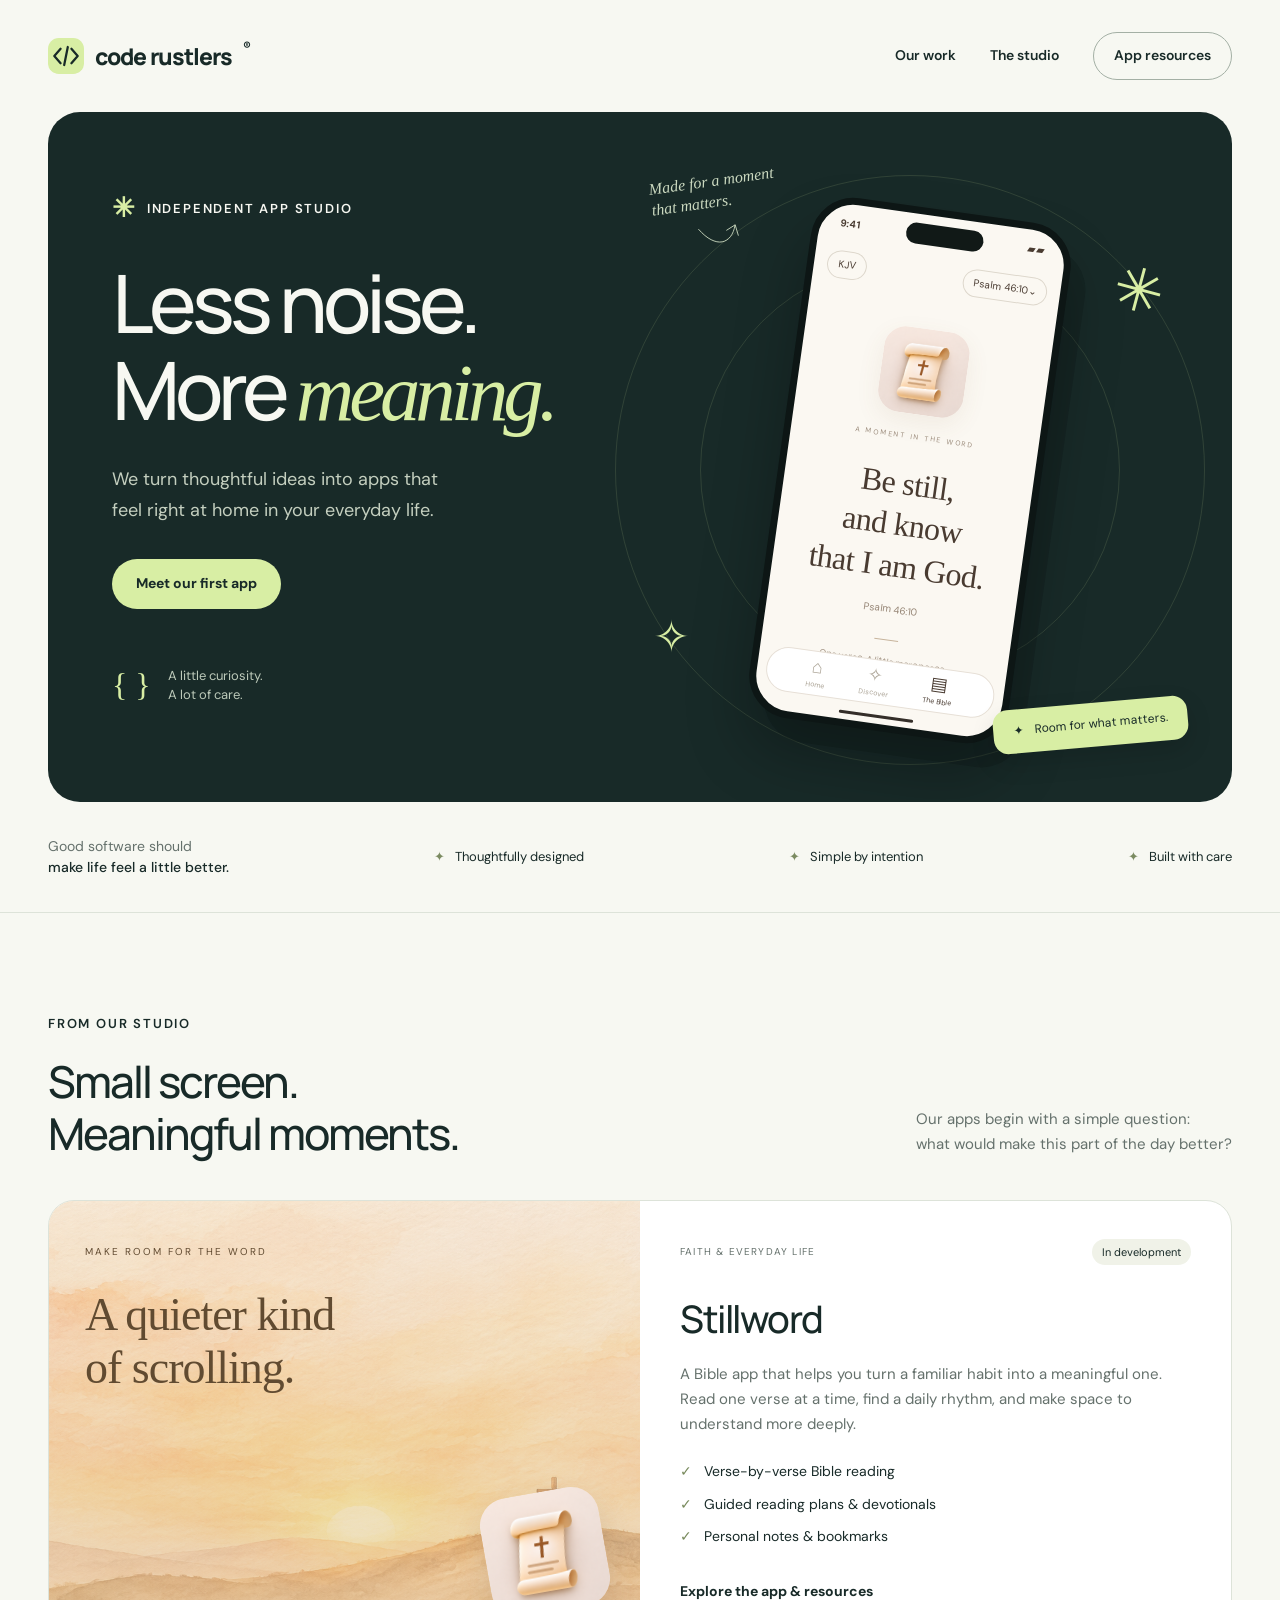
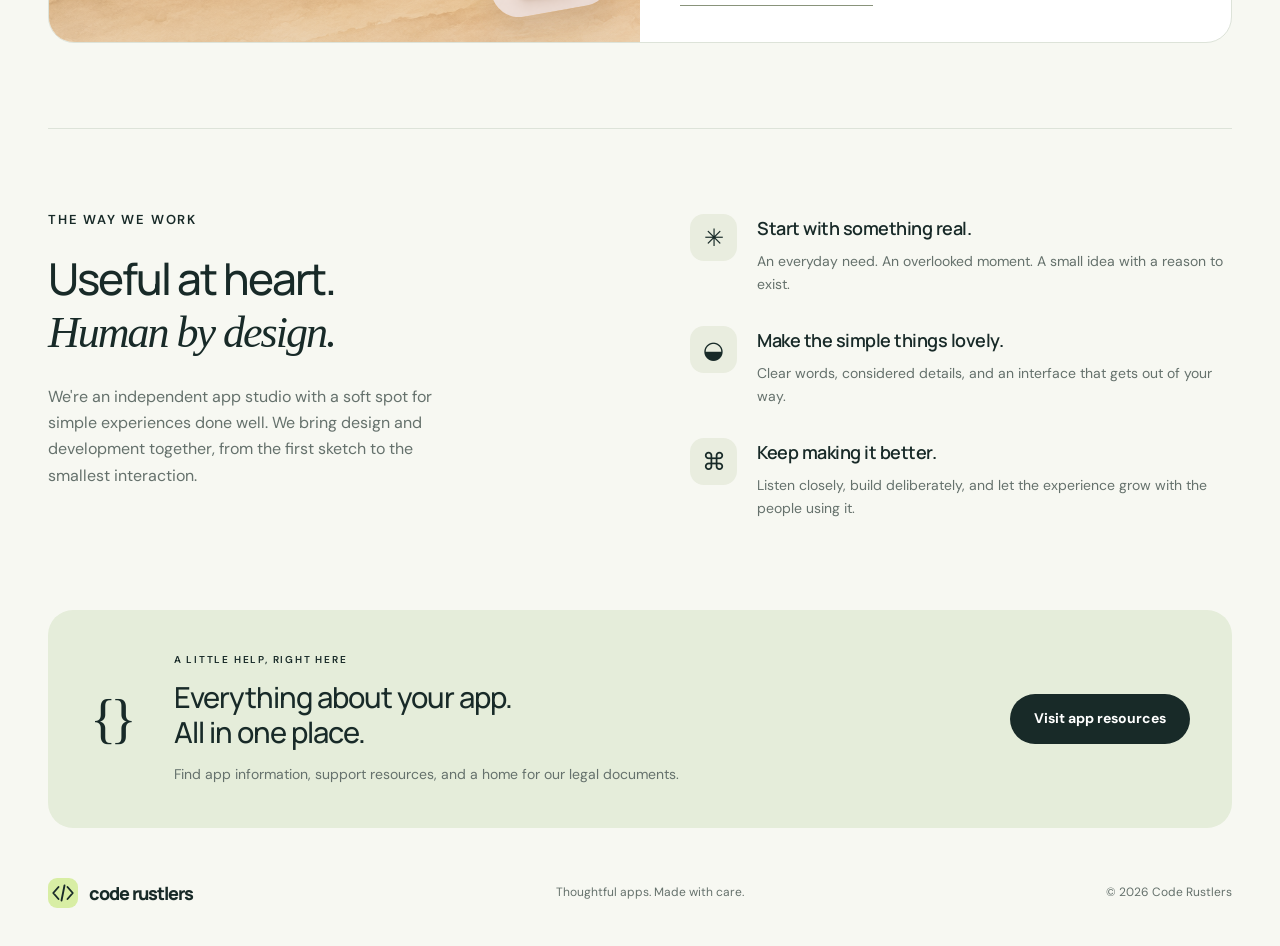
==== code_rustlers_landing_page/index.html @ 1b562450 "adding landing page" ====
<!doctype html>
<html lang="en">
<head>
<meta charset="utf-8"><meta name="viewport" content="width=device-width, initial-scale=1">
<meta name="description" content="Code Rustlers is an independent app studio making thoughtful digital experiences for everyday life.">
<meta name="theme-color" content="#182a28"><title>Code Rustlers — Small studio. Thoughtful apps.</title>
<link rel="icon" href="assets/mark.svg" type="image/svg+xml"><link rel="stylesheet" href="styles.css">
</head>
<body>
<a class="skip" href="#main">Skip to content</a>
<header class="nav wrap"><a class="brand" href="./" aria-label="Code Rustlers home"><img src="assets/mark.svg" width="36" height="36" alt="">code rustlers<span>®</span></a><nav aria-label="Main navigation"><a href="#work">Our work</a><a href="#studio">The studio</a><a class="nav-pill" href="apps/stillword/">App resources</a></nav></header>
<main id="main">
<section class="hero wrap"><div class="hero-copy"><p class="eyebrow"><span class="little-star">✳</span> Independent app studio</p><h1>Less noise.<br>More <em>meaning.</em></h1><p class="intro">We turn thoughtful ideas into apps that feel right at home in your everyday life.</p><a class="button light" href="#work">Meet our first app</a><div class="hero-foot"><span class="tiny-mark">{&nbsp;}</span><p>A little curiosity.<br>A lot of care.</p></div></div>
<div class="hero-art" aria-label="A preview of our Bible reading app"><div class="orbit orbit-one"></div><div class="orbit orbit-two"></div><span class="art-star star-one">✳</span><span class="art-star star-two">✧</span><div class="floating-note"><span>Made for a moment<br>that matters.</span><svg viewBox="0 0 50 30" aria-hidden="true"><path d="M3 4C20 30 39 27 46 5M35 10L46 5L48 18"/></svg></div><div class="phone"><div class="phone-status"><span>9:41</span><span>▰ ▰</span></div><div class="island"></div><div class="phone-toolbar"><span>KJV</span><span>Psalm 46:10⌄</span></div><div class="phone-content"><img src="assets/stillword.png" alt="Scroll and cross app icon" width="86" height="86"><p class="phone-label">A MOMENT IN THE WORD</p><blockquote>Be still,<br>and know<br>that I am God.</blockquote><p class="reference">Psalm 46:10</p><div class="phone-rule"></div><p class="phone-hint">One verse. A little more peace.</p></div><div class="phone-tabs"><span>⌂<small>Home</small></span><span>✧<small>Discover</small></span><span class="active">▤<small>The Bible</small></span></div><div class="home-line"></div></div><div class="verse-tag"><span>✦</span> Room for what matters.</div></div></section>
<section class="principles"><div class="wrap principle-inner"><p>Good software should<br><strong>make life feel a little better.</strong></p><span>Thoughtfully designed</span><span>Simple by intention</span><span>Built with care</span></div></section>
<section class="work wrap" id="work"><div class="section-heading"><div><p class="eyebrow">From our studio</p><h2>Small screen.<br>Meaningful moments.</h2></div><p>Our apps begin with a simple question:<br>what would make this part of the day better?</p></div><article class="app-project"><div class="project-art"><img class="landscape" src="assets/sunrise.png" alt="Watercolor sunrise over quiet hills with a cross"><div class="project-art-copy"><span>MAKE ROOM FOR THE WORD</span><p>A quieter kind<br>of scrolling.</p></div><img class="large-app-icon" src="assets/stillword.png" alt="Stillword app icon" width="120" height="120"></div><div class="project-copy"><div class="project-top"><span class="category">FAITH & EVERYDAY LIFE</span><span class="in-development">In development</span></div><h3>Stillword</h3><p>A Bible app that helps you turn a familiar habit into a meaningful one. Read one verse at a time, find a daily rhythm, and make space to understand more deeply.</p><ul class="feature-list"><li>Verse-by-verse Bible reading</li><li>Guided reading plans & devotionals</li><li>Personal notes & bookmarks</li></ul><a class="text-link" href="apps/stillword/">Explore the app & resources</a></div></article></section>
<section class="studio wrap" id="studio"><div><p class="eyebrow">The way we work</p><h2>Useful at heart.<br><em>Human by design.</em></h2><p class="studio-intro">We're an independent app studio with a soft spot for simple experiences done well. We bring design and development together, from the first sketch to the smallest interaction.</p></div><div class="values"><article><span class="value-icon">✳</span><div><h3>Start with something real.</h3><p>An everyday need. An overlooked moment. A small idea with a reason to exist.</p></div></article><article><span class="value-icon">◒</span><div><h3>Make the simple things lovely.</h3><p>Clear words, considered details, and an interface that gets out of your way.</p></div></article><article><span class="value-icon">⌘</span><div><h3>Keep making it better.</h3><p>Listen closely, build deliberately, and let the experience grow with the people using it.</p></div></article></div></section>
<section class="resource-section wrap"><div class="resource-panel"><span class="resource-symbol">{&nbsp;}</span><div><p class="eyebrow">A little help, right here</p><h2>Everything about your app.<br>All in one place.</h2><p>Find app information, support resources, and a home for our legal documents.</p></div><a class="button dark" href="apps/stillword/">Visit app resources</a></div></section>
</main><footer class="wrap footer"><a class="brand" href="./"><img src="assets/mark.svg" width="30" height="30" alt="">code rustlers</a><p>Thoughtful apps. Made with care.</p><span>© <span data-year>2026</span> Code Rustlers</span></footer><script src="site.js"></script>
</body></html>
---- code_rustlers_landing_page/styles.css ----
@import url('https://fonts.googleapis.com/css2?family=DM+Sans:wght@400;500;600;700&family=Manrope:wght@400;500;600;700;800&display=swap');
:root{--dark:#182a28;--muted:#65716c;--lime:#d8eea4;--cream:#f7f8f2;--line:#dde3d9}*{box-sizing:border-box}html{scroll-behavior:smooth;scroll-padding-top:30px}body{margin:0;background:var(--cream);color:var(--dark);font:16px/1.65 'DM Sans',sans-serif}a{color:inherit;text-decoration:none}button,a{-webkit-tap-highlight-color:transparent}a:focus-visible,summary:focus-visible{outline:3px solid #a5b75b;outline-offset:5px}img{max-width:100%;display:block}.wrap{width:min(1200px,calc(100% - 96px));margin:auto}.nav{height:112px;display:flex;align-items:center;justify-content:space-between}.brand{display:flex;align-items:center;gap:11px;font:800 23px 'Manrope',sans-serif;letter-spacing:-1px}.brand span{font-size:12px;align-self:flex-start;letter-spacing:0}nav{display:flex;align-items:center;gap:34px;font-size:14px;font-weight:600}.nav-pill{border:1px solid #a4b0a5;border-radius:99px;padding:11px 20px}.hero{background:var(--dark);color:var(--cream);border-radius:32px;padding:74px 64px 48px;display:grid;grid-template-columns:1.05fr 1fr;min-height:690px;overflow:hidden;position:relative}.eyebrow{font-size:13px;letter-spacing:1.8px;text-transform:uppercase;font-weight:600;display:flex;align-items:center;gap:10px;margin:0 0 22px}.little-star{font-size:27px;color:var(--lime)}h1,h2,h3,p{margin-top:0}h1,h2,h3{font-family:'Manrope',sans-serif}h1{font-size:clamp(54px,6.3vw,85px);line-height:1.08;font-weight:500;letter-spacing:-5px;margin:28px 0}h1 em,h2 em{font-family:Georgia,serif;font-weight:400}h1 em{color:var(--lime)}.intro{font-size:18px;line-height:1.75;max-width:340px;color:#c4cfbf;margin-bottom:32px}.button{display:inline-flex;justify-content:center;align-items:center;min-height:50px;padding:12px 24px;border-radius:99px;font-size:14px;font-weight:700;transition:transform .2s,background .2s}.button:hover{transform:translateY(-3px)}.light{background:var(--lime);color:var(--dark)}.dark{background:var(--dark);color:white}.hero-foot{display:flex;align-items:center;gap:17px;margin-top:57px;color:#bdcaba}.hero-foot p{font-size:13px;line-height:1.5;margin:0}.tiny-mark{font:32px Georgia;color:var(--lime)}.hero-art{position:relative;display:flex;align-items:center;justify-content:center;min-width:0}.orbit{position:absolute;border:1px solid #b8cf8b26;border-radius:50%;width:590px;height:590px}.orbit-two{width:420px;height:420px}.art-star{position:absolute;color:var(--lime)}.star-one{font-size:60px;right:5px;top:55px;transform:rotate(15deg)}.star-two{font-size:44px;left:0;bottom:80px}.phone{position:relative;width:262px;height:525px;background:#fbf8f2;border:7px solid #0d1615;border-radius:43px;color:#493b31;box-shadow:18px 22px 0 #080f0e30,0 35px 60px #0004;transform:rotate(8deg);flex-shrink:0;overflow:hidden}.phone-status{display:flex;justify-content:space-between;font-size:10px;font-weight:700;padding:12px 21px 0}.island{position:absolute;top:9px;left:87px;width:78px;height:21px;background:#111917;border-radius:20px}.phone-toolbar{display:flex;justify-content:space-between;margin:18px 13px}.phone-toolbar span{font-size:10px;border:1px solid #ded8cd;padding:5px 10px;border-radius:20px}.phone-content{text-align:center;padding-top:20px}.phone-content img{margin:0 auto 17px;border-radius:22px;box-shadow:0 8px 25px #82624115}.phone-label{font-size:7px;letter-spacing:1.8px;color:#9a8a7a}.phone-content blockquote{font:32px/1.3 Georgia;margin:21px 0 15px;letter-spacing:-.6px}.reference{font-size:10px;color:#958575}.phone-rule{width:24px;height:1px;background:#c7b49c;margin:21px auto 14px}.phone-hint{font-size:9px;color:#9a8a7a}.phone-tabs{display:flex;justify-content:space-evenly;position:absolute;bottom:19px;left:9px;right:9px;border:1px solid #e7e0d7;border-radius:25px;padding:6px;background:white}.phone-tabs span{font-size:18px;text-align:center;line-height:1.1;color:#aaa294}.phone-tabs small{display:block;font-size:7px;margin-top:4px}.phone-tabs .active{color:#493b31}.home-line{width:75px;height:3px;background:#342e29;border-radius:3px;position:absolute;bottom:6px;left:87px}.floating-note{position:absolute;top:-15px;left:0;color:#cad8bf;font:italic 16px/1.3 Georgia;transform:rotate(-8deg)}.floating-note svg{width:43px;height:30px;fill:none;stroke:#cad8bf;stroke-width:1;display:block;margin:8px auto}.verse-tag{position:absolute;bottom:7px;right:-20px;font-size:12px;background:var(--lime);color:var(--dark);padding:12px 20px;border-radius:15px;box-shadow:0 10px 25px #0002;transform:rotate(-5deg)}.verse-tag span{margin-right:9px}.principles{border-bottom:1px solid var(--line);padding:34px 0}.principle-inner{display:flex;align-items:center;justify-content:space-between;gap:22px}.principle-inner p{font-size:14px;color:var(--muted);line-height:1.5;margin:0}.principle-inner strong{color:var(--dark);font-weight:500}.principle-inner>span{font-size:13px;display:flex;align-items:center;gap:10px}.principle-inner>span:before{content:'✦';color:#7b8b61}.work{padding-top:100px;padding-bottom:85px}.section-heading{display:flex;align-items:flex-end;justify-content:space-between;gap:30px;margin-bottom:40px}h2{font-size:44px;line-height:1.18;letter-spacing:-2px;font-weight:500;margin-bottom:0}.section-heading>p{font-size:15px;color:var(--muted);margin-bottom:4px}.app-project{display:grid;grid-template-columns:1fr 1fr;border:1px solid var(--line);border-radius:26px;overflow:hidden;background:white}.project-art{min-height:440px;position:relative;overflow:hidden;background:#eddfca}.landscape{width:100%;height:100%;object-fit:cover;position:absolute;opacity:.65}.project-art:after{content:'';position:absolute;inset:0;background:linear-gradient(0deg,#d2b58e55,transparent)}.project-art-copy{position:relative;padding:36px;color:#614b31;z-index:1}.project-art-copy span{font-size:10px;letter-spacing:2px}.project-art-copy p{font:46px/1.15 Georgia;margin-top:25px;letter-spacing:-1px}.large-app-icon{position:absolute;bottom:30px;right:35px;border-radius:28px;z-index:2;box-shadow:0 16px 30px #624a3c26;transform:rotate(-10deg)}.project-copy{padding:38px 40px}.project-top{display:flex;justify-content:space-between;align-items:center;gap:10px}.category{font-size:10px;letter-spacing:1.2px;color:var(--muted)}.in-development{font-size:11px;background:#f0f2e8;border-radius:20px;padding:4px 10px;white-space:nowrap}.project-copy h3{font-size:38px;letter-spacing:-1.5px;margin:22px 0 12px;font-weight:500}.project-copy>p{font-size:15px;color:var(--muted)}.feature-list{list-style:none;padding:0;font-size:14px;line-height:2.3;margin:19px 0 26px}.feature-list li:before{content:'✓';color:#76885a;margin-right:12px}.text-link{font-size:14px;font-weight:700;border-bottom:1px solid #89937b;padding-bottom:5px}.studio{display:grid;grid-template-columns:1fr 1fr;gap:100px;border-top:1px solid var(--line);padding-top:80px;padding-bottom:90px}.studio-intro{color:var(--muted);font-size:16px;margin-top:25px;max-width:415px}.values{padding-top:5px}.values article{display:flex;gap:20px;margin-bottom:30px}.values article:last-child{margin-bottom:0}.value-icon{font-size:24px;background:#e9eddf;width:47px;height:47px;display:flex;align-items:center;justify-content:center;border-radius:14px;flex-shrink:0}.values h3{font-size:18px;font-weight:600;letter-spacing:-.5px;margin:0 0 6px}.values p{font-size:14px;color:var(--muted);margin:0}.resource-panel{border-radius:25px;background:#e5edda;display:flex;gap:32px;align-items:center;padding:42px}.resource-symbol{font:55px Georgia;letter-spacing:-10px;flex-shrink:0;margin-right:15px}.resource-panel h2{font-size:29px;letter-spacing:-1px}.resource-panel .eyebrow{font-size:10px;margin-bottom:12px}.resource-panel p:last-child{font-size:14px;color:var(--muted);margin:14px 0 0}.resource-panel .button{margin-left:auto;white-space:nowrap}.footer{display:flex;align-items:center;justify-content:space-between;gap:25px;padding-top:50px;padding-bottom:38px}.footer .brand{font-size:18px}.footer p,.footer>span{font-size:12px;color:var(--muted);margin:0}.skip{position:absolute;top:-100px;left:20px;z-index:100;background:white;padding:12px}.skip:focus{top:10px}.resource-main{max-width:900px;padding-top:60px;padding-bottom:80px}.resource-main h1{font-size:64px;letter-spacing:-3px}.resource-main .intro{max-width:650px;color:var(--muted)}.app-heading{display:flex;align-items:center;gap:22px;margin-bottom:35px}.app-heading img{border-radius:25px;width:86px;height:86px}.app-heading h1{margin:0}.resource-grid{display:grid;grid-template-columns:1fr 1fr;gap:20px}.resource-card{padding:26px;background:white;border:1px solid var(--line);border-radius:20px}.resource-card h2{font-size:24px;letter-spacing:-.7px;margin-bottom:13px}.resource-card p{color:var(--muted);font-size:15px}.status-label{font-size:12px;background:#edf0e5;padding:5px 12px;border-radius:20px;display:inline-block}.resource-notice{font-size:14px;color:var(--muted);margin-top:30px}.resource-main details{border-bottom:1px solid var(--line);padding:20px 0}.resource-main summary{cursor:pointer;font-weight:600}.resource-main details p{color:var(--muted);margin:14px 0 0}.faq-title{margin:55px 0 15px!important;font-size:30px!important}
@media(min-width:1450px){.hero{min-height:720px}}@media(max-width:1000px){.wrap{width:calc(100% - 48px)}.hero{padding:55px 35px;min-height:640px}h1{letter-spacing:-3px}.hero-art{transform:scale(.9)}.verse-tag{right:-30px}.floating-note{display:none}.studio{gap:45px}.project-copy{padding:30px 26px}.project-top{flex-wrap:wrap}.resource-panel{gap:20px;padding:30px}.resource-symbol{display:none}.principle-inner>span{font-size:11px}.section-heading>p{max-width:280px}h2{font-size:38px}}@media(max-width:700px){.wrap{width:calc(100% - 36px)}.nav{height:85px}.brand{font-size:19px}.brand img{width:30px}.nav nav{gap:16px}.nav nav>a:not(.nav-pill){display:none}.nav-pill{padding:8px 13px;font-size:12px}.hero{grid-template-columns:1fr;padding:32px 26px 35px;border-radius:24px;text-align:center;min-height:auto}.hero .eyebrow{justify-content:center;font-size:10px}h1{font-size:60px;letter-spacing:-3px;margin:20px 0}.intro{margin-left:auto;margin-right:auto;font-size:16px;max-width:300px}.hero-foot{display:none}.hero-art{height:520px;margin-top:35px;transform:scale(.9);margin-bottom:-25px}.star-one{right:5px;top:50px}.star-two{left:0;bottom:60px}.verse-tag{right:-10px;bottom:8px}.principles{padding:24px 0}.principle-inner{flex-wrap:wrap;justify-content:center;gap:12px 18px}.principle-inner p{width:100%;text-align:center;margin-bottom:5px}.principle-inner>span{font-size:10px;gap:4px}.work{padding-top:60px;padding-bottom:55px}.section-heading{display:block;margin-bottom:28px}.section-heading>p{max-width:none;margin-top:18px;font-size:14px}.eyebrow{font-size:11px;margin-bottom:15px}h2{font-size:34px;letter-spacing:-1.5px}.app-project{grid-template-columns:1fr}.project-art{min-height:320px}.project-art-copy{padding:28px}.project-art-copy p{font-size:40px}.large-app-icon{width:95px;height:95px}.project-copy{padding:28px}.studio{grid-template-columns:1fr;padding-top:50px;padding-bottom:50px;gap:25px}.values article{gap:15px}.resource-panel{display:block;padding:28px}.resource-panel h2{font-size:27px}.resource-panel .button{margin-top:22px}.footer{flex-direction:column;gap:13px;padding:35px 0}.resource-main{padding-top:30px}.resource-main h1{font-size:46px}.resource-grid{grid-template-columns:1fr}.app-heading{gap:16px}.app-heading img{width:65px;height:65px;border-radius:18px}}@media(prefers-reduced-motion:reduce){html{scroll-behavior:auto}.button{transition:none}}

/* Long-form legal documents */
.legal-main{padding-top:50px;padding-bottom:70px}.legal-main h1{font-size:clamp(42px,6vw,70px);letter-spacing:-3px;line-height:1.1;margin:15px 0 20px}.legal-date{font-size:14px;color:var(--muted)}.legal-review{background:#e8eddd;border:1px solid #ccd6be;border-radius:18px;padding:20px 24px;margin:28px 0 45px;max-width:900px}.legal-review strong{font-size:15px}.legal-review p{margin:7px 0 0;font-size:14px;color:var(--muted)}.legal-layout{display:grid;grid-template-columns:240px minmax(0,1fr);gap:65px}.legal-toc{display:flex;flex-direction:column;gap:12px;align-items:flex-start;align-self:start;position:sticky;top:30px;font-size:14px;font-weight:400;line-height:1.5}.legal-toc a:hover{text-decoration:underline}.legal-document{max-width:720px;min-width:0}.legal-document section{scroll-margin-top:30px;margin-bottom:34px}.legal-document h2{font-size:25px;letter-spacing:-.7px;line-height:1.3;margin-bottom:15px}.legal-document p,.legal-document li{font-size:16px;line-height:1.85;color:#4d5d55;overflow-wrap:anywhere}.legal-document a{text-decoration:underline;text-underline-offset:4px}.legal-document ul{padding-left:22px}@media(max-width:800px){.legal-layout{grid-template-columns:1fr;gap:35px}.legal-toc{position:static;display:grid;grid-template-columns:1fr 1fr;font-size:14px;gap:12px 20px;border-bottom:1px solid var(--line);padding-bottom:25px}.legal-review{margin-bottom:30px}.legal-main{padding-top:25px}.legal-main h1{letter-spacing:-2px}}@media print){.nav,.footer,.legal-toc,.skip{display:none}.legal-layout{display:block}.legal-main{width:100%;padding:0}.legal-document{max-width:none}.legal-review{background:none}}
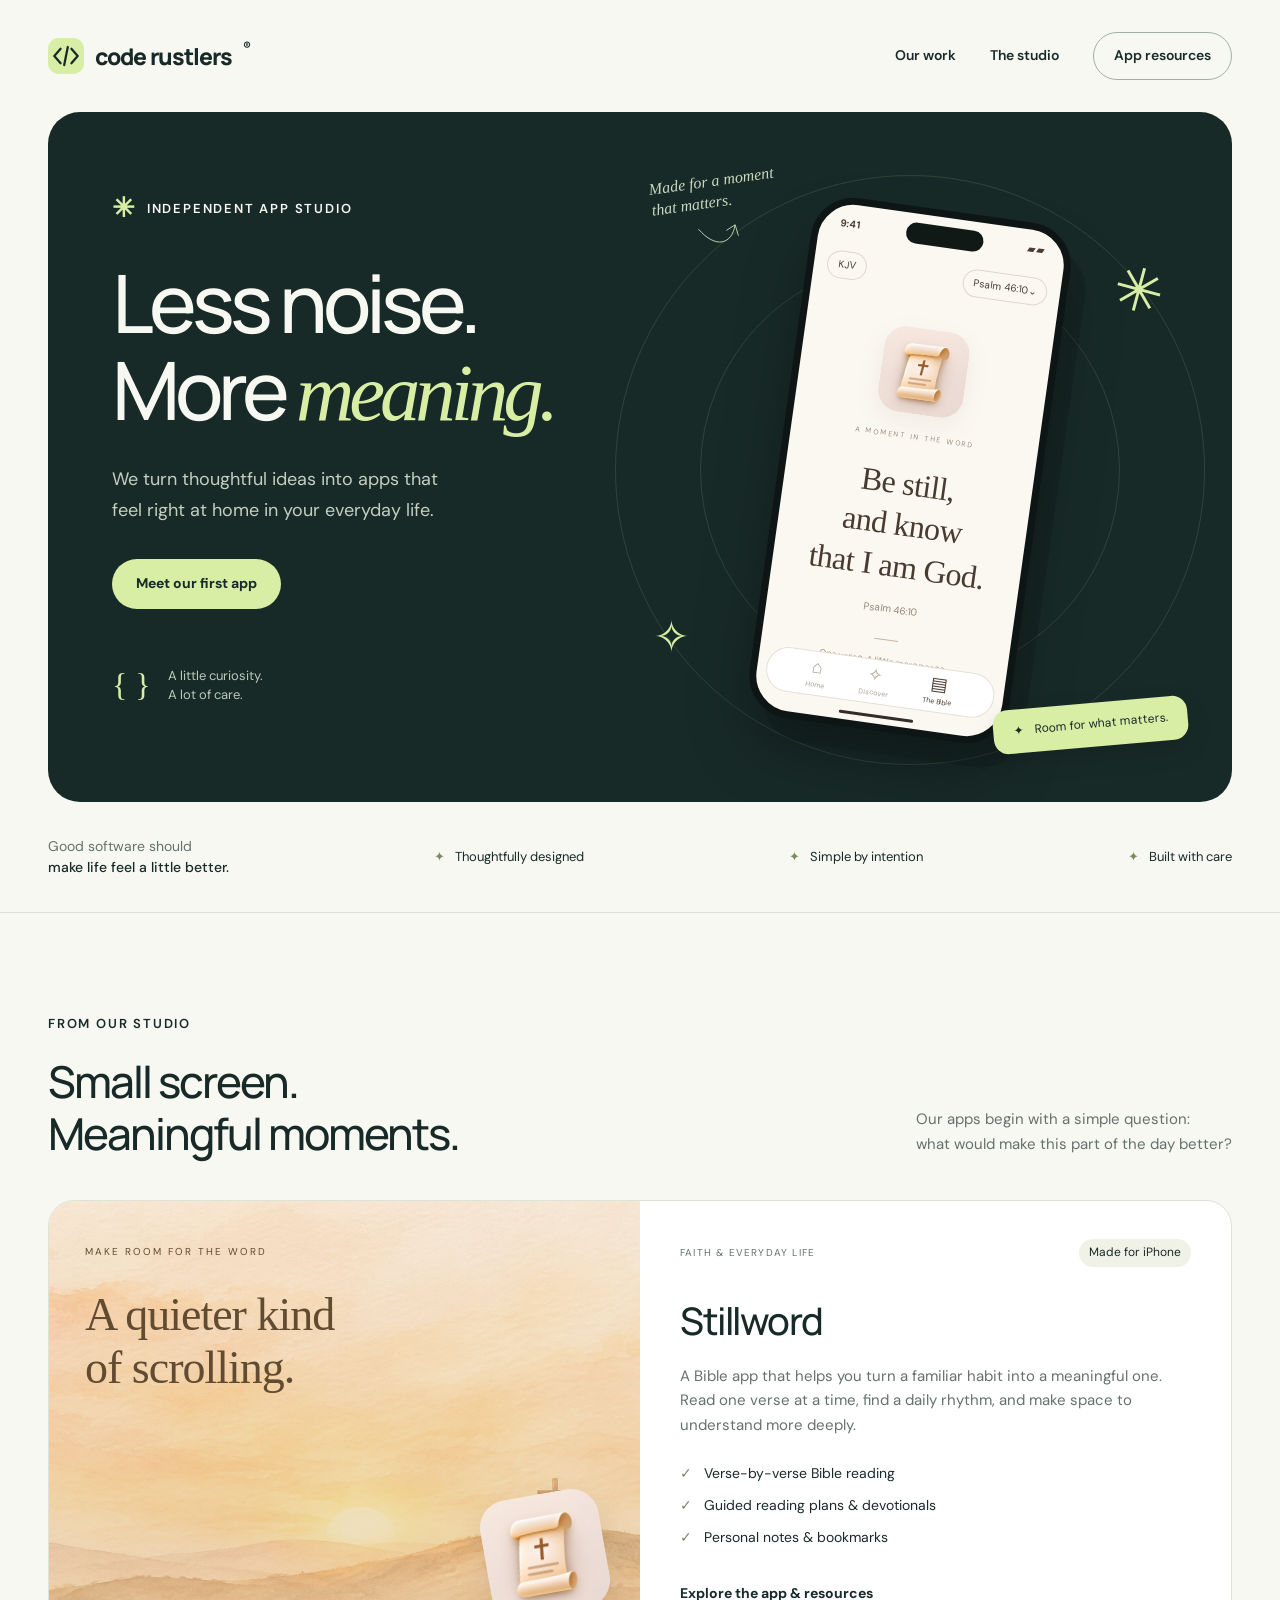
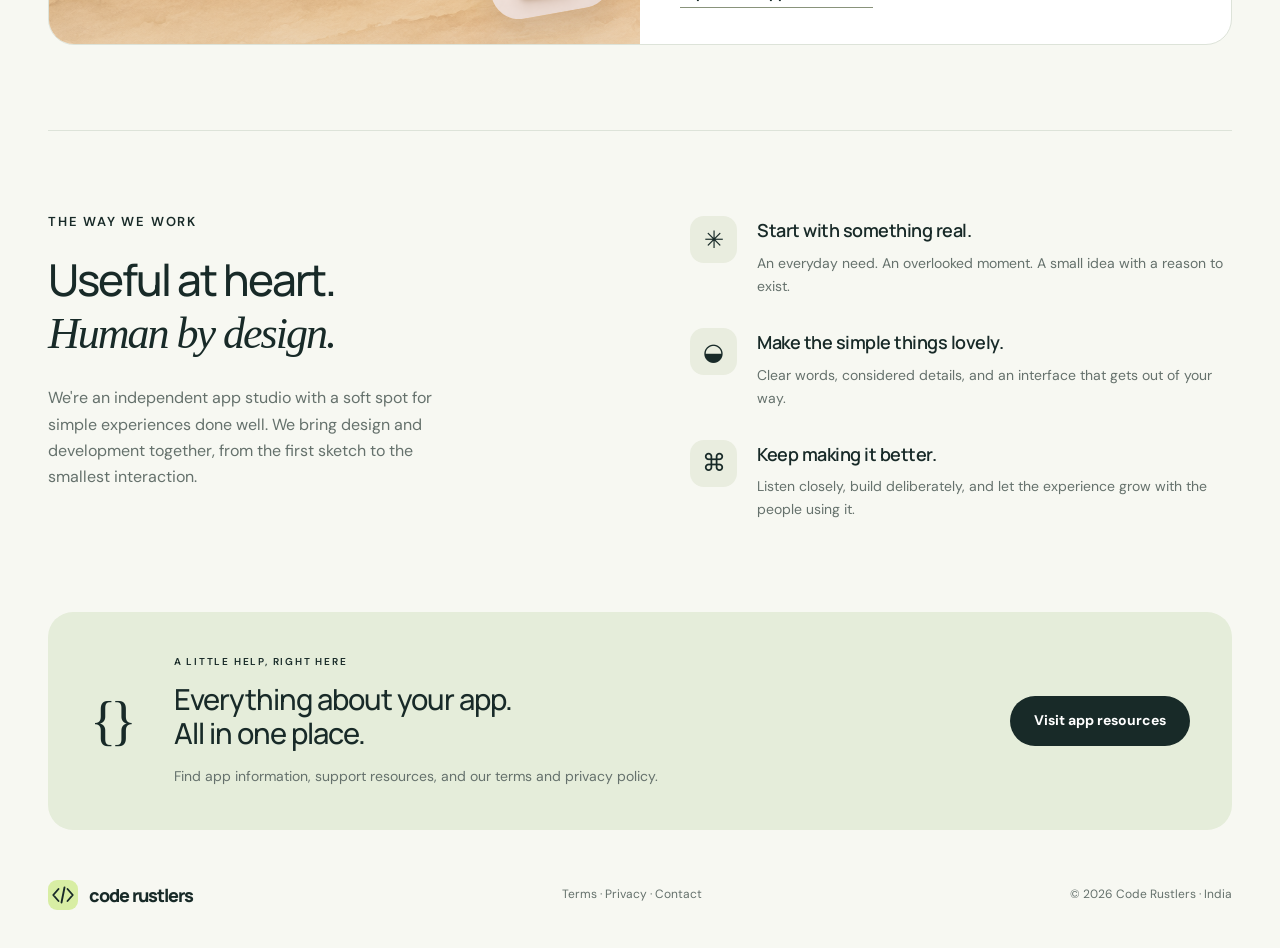
==== commit 63cd4258: "added code rustlers stuff" ====
--- a/code_rustlers_landing_page/index.html
+++ b/code_rustlers_landing_page/index.html
@@ -2,7 +2,7 @@
 <html lang="en">
 <head>
 <meta charset="utf-8"><meta name="viewport" content="width=device-width, initial-scale=1">
-<meta name="description" content="Code Rustlers is an independent app studio making thoughtful digital experiences for everyday life.">
+<link rel="canonical" href="https://code-rustlers.com/"><meta name="description" content="Code Rustlers is an independent app studio making thoughtful digital experiences for everyday life.">
 <meta name="theme-color" content="#182a28"><title>Code Rustlers — Small studio. Thoughtful apps.</title>
 <link rel="icon" href="assets/mark.svg" type="image/svg+xml"><link rel="stylesheet" href="styles.css">
 </head>
@@ -13,8 +13,8 @@
 <section class="hero wrap"><div class="hero-copy"><p class="eyebrow"><span class="little-star">✳</span> Independent app studio</p><h1>Less noise.<br>More <em>meaning.</em></h1><p class="intro">We turn thoughtful ideas into apps that feel right at home in your everyday life.</p><a class="button light" href="#work">Meet our first app</a><div class="hero-foot"><span class="tiny-mark">{&nbsp;}</span><p>A little curiosity.<br>A lot of care.</p></div></div>
 <div class="hero-art" aria-label="A preview of our Bible reading app"><div class="orbit orbit-one"></div><div class="orbit orbit-two"></div><span class="art-star star-one">✳</span><span class="art-star star-two">✧</span><div class="floating-note"><span>Made for a moment<br>that matters.</span><svg viewBox="0 0 50 30" aria-hidden="true"><path d="M3 4C20 30 39 27 46 5M35 10L46 5L48 18"/></svg></div><div class="phone"><div class="phone-status"><span>9:41</span><span>▰ ▰</span></div><div class="island"></div><div class="phone-toolbar"><span>KJV</span><span>Psalm 46:10⌄</span></div><div class="phone-content"><img src="assets/stillword.png" alt="Scroll and cross app icon" width="86" height="86"><p class="phone-label">A MOMENT IN THE WORD</p><blockquote>Be still,<br>and know<br>that I am God.</blockquote><p class="reference">Psalm 46:10</p><div class="phone-rule"></div><p class="phone-hint">One verse. A little more peace.</p></div><div class="phone-tabs"><span>⌂<small>Home</small></span><span>✧<small>Discover</small></span><span class="active">▤<small>The Bible</small></span></div><div class="home-line"></div></div><div class="verse-tag"><span>✦</span> Room for what matters.</div></div></section>
 <section class="principles"><div class="wrap principle-inner"><p>Good software should<br><strong>make life feel a little better.</strong></p><span>Thoughtfully designed</span><span>Simple by intention</span><span>Built with care</span></div></section>
-<section class="work wrap" id="work"><div class="section-heading"><div><p class="eyebrow">From our studio</p><h2>Small screen.<br>Meaningful moments.</h2></div><p>Our apps begin with a simple question:<br>what would make this part of the day better?</p></div><article class="app-project"><div class="project-art"><img class="landscape" src="assets/sunrise.png" alt="Watercolor sunrise over quiet hills with a cross"><div class="project-art-copy"><span>MAKE ROOM FOR THE WORD</span><p>A quieter kind<br>of scrolling.</p></div><img class="large-app-icon" src="assets/stillword.png" alt="Stillword app icon" width="120" height="120"></div><div class="project-copy"><div class="project-top"><span class="category">FAITH & EVERYDAY LIFE</span><span class="in-development">In development</span></div><h3>Stillword</h3><p>A Bible app that helps you turn a familiar habit into a meaningful one. Read one verse at a time, find a daily rhythm, and make space to understand more deeply.</p><ul class="feature-list"><li>Verse-by-verse Bible reading</li><li>Guided reading plans & devotionals</li><li>Personal notes & bookmarks</li></ul><a class="text-link" href="apps/stillword/">Explore the app & resources</a></div></article></section>
+<section class="work wrap" id="work"><div class="section-heading"><div><p class="eyebrow">From our studio</p><h2>Small screen.<br>Meaningful moments.</h2></div><p>Our apps begin with a simple question:<br>what would make this part of the day better?</p></div><article class="app-project"><div class="project-art"><img class="landscape" src="assets/sunrise.png" alt="Watercolor sunrise over quiet hills with a cross"><div class="project-art-copy"><span>MAKE ROOM FOR THE WORD</span><p>A quieter kind<br>of scrolling.</p></div><img class="large-app-icon" src="assets/stillword.png" alt="Stillword app icon" width="120" height="120"></div><div class="project-copy"><div class="project-top"><span class="category">FAITH & EVERYDAY LIFE</span><span class="app-category">Made for iPhone</span></div><h3>Stillword</h3><p>A Bible app that helps you turn a familiar habit into a meaningful one. Read one verse at a time, find a daily rhythm, and make space to understand more deeply.</p><ul class="feature-list"><li>Verse-by-verse Bible reading</li><li>Guided reading plans & devotionals</li><li>Personal notes & bookmarks</li></ul><a class="text-link" href="apps/stillword/">Explore the app & resources</a></div></article></section>
 <section class="studio wrap" id="studio"><div><p class="eyebrow">The way we work</p><h2>Useful at heart.<br><em>Human by design.</em></h2><p class="studio-intro">We're an independent app studio with a soft spot for simple experiences done well. We bring design and development together, from the first sketch to the smallest interaction.</p></div><div class="values"><article><span class="value-icon">✳</span><div><h3>Start with something real.</h3><p>An everyday need. An overlooked moment. A small idea with a reason to exist.</p></div></article><article><span class="value-icon">◒</span><div><h3>Make the simple things lovely.</h3><p>Clear words, considered details, and an interface that gets out of your way.</p></div></article><article><span class="value-icon">⌘</span><div><h3>Keep making it better.</h3><p>Listen closely, build deliberately, and let the experience grow with the people using it.</p></div></article></div></section>
-<section class="resource-section wrap"><div class="resource-panel"><span class="resource-symbol">{&nbsp;}</span><div><p class="eyebrow">A little help, right here</p><h2>Everything about your app.<br>All in one place.</h2><p>Find app information, support resources, and a home for our legal documents.</p></div><a class="button dark" href="apps/stillword/">Visit app resources</a></div></section>
-</main><footer class="wrap footer"><a class="brand" href="./"><img src="assets/mark.svg" width="30" height="30" alt="">code rustlers</a><p>Thoughtful apps. Made with care.</p><span>© <span data-year>2026</span> Code Rustlers</span></footer><script src="site.js"></script>
+<section class="resource-section wrap"><div class="resource-panel"><span class="resource-symbol">{&nbsp;}</span><div><p class="eyebrow">A little help, right here</p><h2>Everything about your app.<br>All in one place.</h2><p>Find app information, support resources, and our terms and privacy policy.</p></div><a class="button dark" href="apps/stillword/">Visit app resources</a></div></section>
+</main><footer class="wrap footer"><a class="brand" href="./"><img src="assets/mark.svg" width="30" height="30" alt="">code rustlers</a><p><a href="apps/stillword/terms/">Terms</a> · <a href="apps/stillword/privacy/">Privacy</a> · <a href="mailto:ginni003@gmail.com">Contact</a></p><span>© <span data-year>2026</span> Code Rustlers · India</span></footer><script src="site.js"></script>
 </body></html>
--- a/code_rustlers_landing_page/styles.css
+++ b/code_rustlers_landing_page/styles.css
@@ -4,3 +4,4 @@
 
 /* Long-form legal documents */
 .legal-main{padding-top:50px;padding-bottom:70px}.legal-main h1{font-size:clamp(42px,6vw,70px);letter-spacing:-3px;line-height:1.1;margin:15px 0 20px}.legal-date{font-size:14px;color:var(--muted)}.legal-review{background:#e8eddd;border:1px solid #ccd6be;border-radius:18px;padding:20px 24px;margin:28px 0 45px;max-width:900px}.legal-review strong{font-size:15px}.legal-review p{margin:7px 0 0;font-size:14px;color:var(--muted)}.legal-layout{display:grid;grid-template-columns:240px minmax(0,1fr);gap:65px}.legal-toc{display:flex;flex-direction:column;gap:12px;align-items:flex-start;align-self:start;position:sticky;top:30px;font-size:14px;font-weight:400;line-height:1.5}.legal-toc a:hover{text-decoration:underline}.legal-document{max-width:720px;min-width:0}.legal-document section{scroll-margin-top:30px;margin-bottom:34px}.legal-document h2{font-size:25px;letter-spacing:-.7px;line-height:1.3;margin-bottom:15px}.legal-document p,.legal-document li{font-size:16px;line-height:1.85;color:#4d5d55;overflow-wrap:anywhere}.legal-document a{text-decoration:underline;text-underline-offset:4px}.legal-document ul{padding-left:22px}@media(max-width:800px){.legal-layout{grid-template-columns:1fr;gap:35px}.legal-toc{position:static;display:grid;grid-template-columns:1fr 1fr;font-size:14px;gap:12px 20px;border-bottom:1px solid var(--line);padding-bottom:25px}.legal-review{margin-bottom:30px}.legal-main{padding-top:25px}.legal-main h1{letter-spacing:-2px}}@media print){.nav,.footer,.legal-toc,.skip{display:none}.legal-layout{display:block}.legal-main{width:100%;padding:0}.legal-document{max-width:none}.legal-review{background:none}}
+.app-category{font-size:12px;background:#f0f2e8;border-radius:20px;padding:4px 10px;white-space:nowrap}.resource-notice a{overflow-wrap:anywhere}
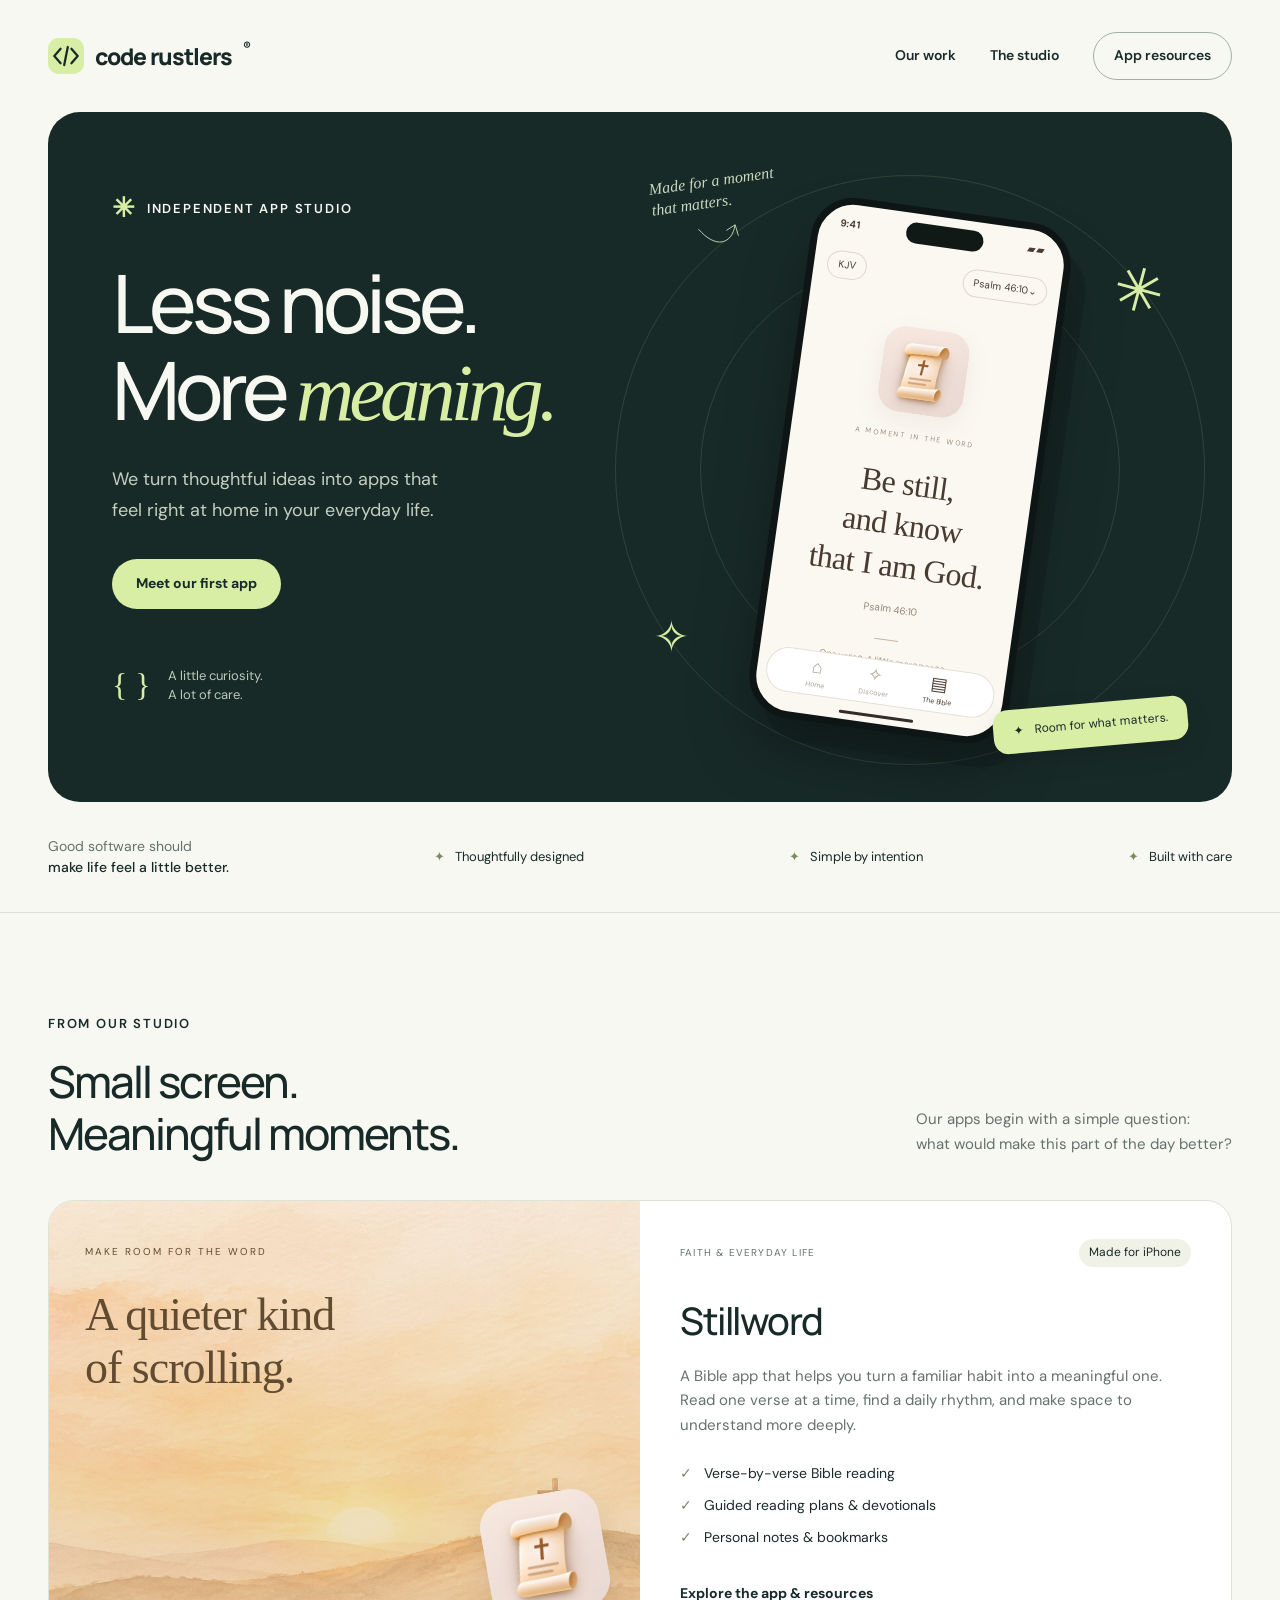
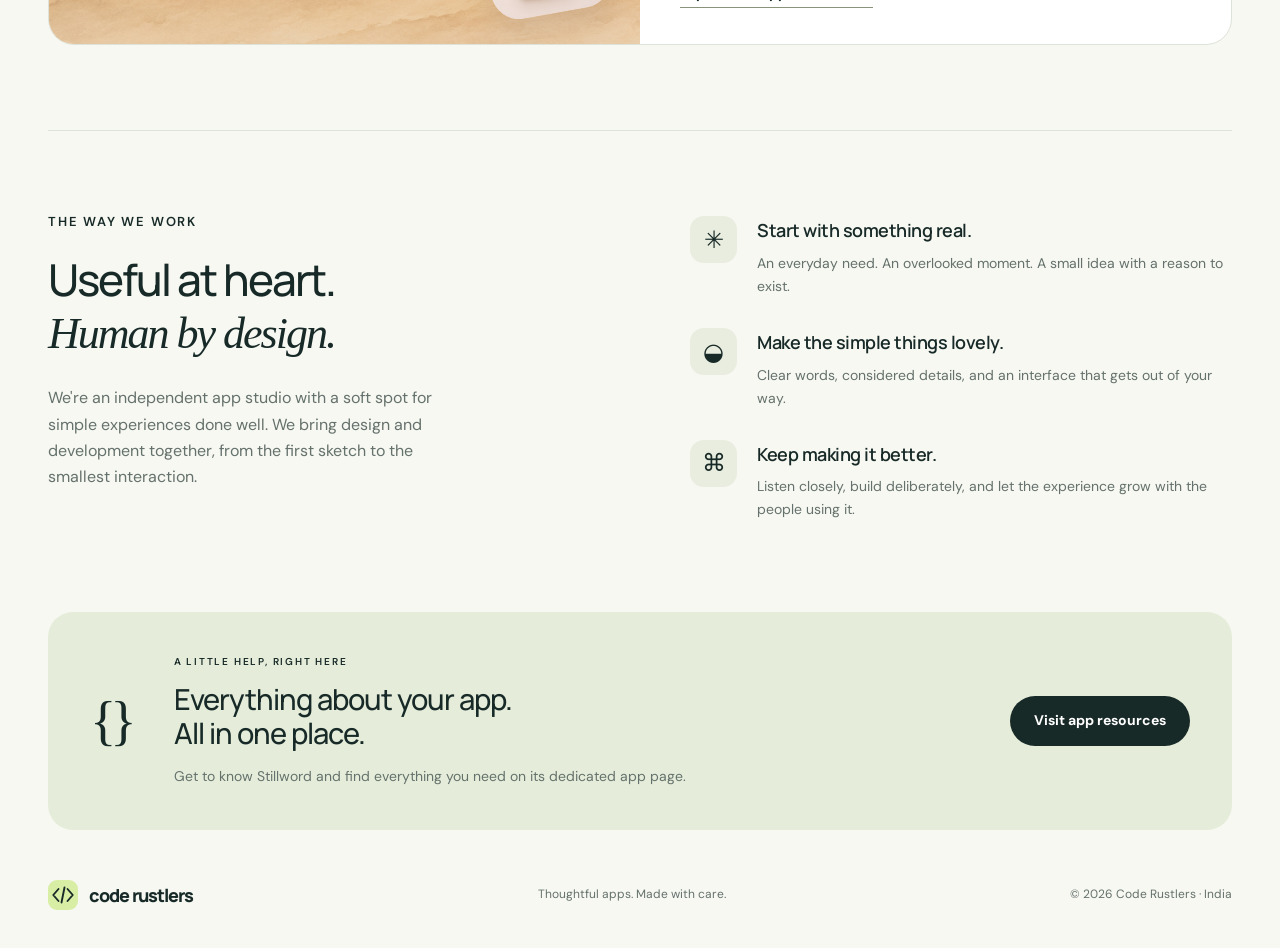
==== commit 3d28bed1: "changed landing page" ====
--- a/code_rustlers_landing_page/index.html
+++ b/code_rustlers_landing_page/index.html
@@ -15,6 +15,6 @@
 <section class="principles"><div class="wrap principle-inner"><p>Good software should<br><strong>make life feel a little better.</strong></p><span>Thoughtfully designed</span><span>Simple by intention</span><span>Built with care</span></div></section>
 <section class="work wrap" id="work"><div class="section-heading"><div><p class="eyebrow">From our studio</p><h2>Small screen.<br>Meaningful moments.</h2></div><p>Our apps begin with a simple question:<br>what would make this part of the day better?</p></div><article class="app-project"><div class="project-art"><img class="landscape" src="assets/sunrise.png" alt="Watercolor sunrise over quiet hills with a cross"><div class="project-art-copy"><span>MAKE ROOM FOR THE WORD</span><p>A quieter kind<br>of scrolling.</p></div><img class="large-app-icon" src="assets/stillword.png" alt="Stillword app icon" width="120" height="120"></div><div class="project-copy"><div class="project-top"><span class="category">FAITH & EVERYDAY LIFE</span><span class="app-category">Made for iPhone</span></div><h3>Stillword</h3><p>A Bible app that helps you turn a familiar habit into a meaningful one. Read one verse at a time, find a daily rhythm, and make space to understand more deeply.</p><ul class="feature-list"><li>Verse-by-verse Bible reading</li><li>Guided reading plans & devotionals</li><li>Personal notes & bookmarks</li></ul><a class="text-link" href="apps/stillword/">Explore the app & resources</a></div></article></section>
 <section class="studio wrap" id="studio"><div><p class="eyebrow">The way we work</p><h2>Useful at heart.<br><em>Human by design.</em></h2><p class="studio-intro">We're an independent app studio with a soft spot for simple experiences done well. We bring design and development together, from the first sketch to the smallest interaction.</p></div><div class="values"><article><span class="value-icon">✳</span><div><h3>Start with something real.</h3><p>An everyday need. An overlooked moment. A small idea with a reason to exist.</p></div></article><article><span class="value-icon">◒</span><div><h3>Make the simple things lovely.</h3><p>Clear words, considered details, and an interface that gets out of your way.</p></div></article><article><span class="value-icon">⌘</span><div><h3>Keep making it better.</h3><p>Listen closely, build deliberately, and let the experience grow with the people using it.</p></div></article></div></section>
-<section class="resource-section wrap"><div class="resource-panel"><span class="resource-symbol">{&nbsp;}</span><div><p class="eyebrow">A little help, right here</p><h2>Everything about your app.<br>All in one place.</h2><p>Find app information, support resources, and our terms and privacy policy.</p></div><a class="button dark" href="apps/stillword/">Visit app resources</a></div></section>
-</main><footer class="wrap footer"><a class="brand" href="./"><img src="assets/mark.svg" width="30" height="30" alt="">code rustlers</a><p><a href="apps/stillword/terms/">Terms</a> · <a href="apps/stillword/privacy/">Privacy</a> · <a href="mailto:ginni003@gmail.com">Contact</a></p><span>© <span data-year>2026</span> Code Rustlers · India</span></footer><script src="site.js"></script>
+<section class="resource-section wrap"><div class="resource-panel"><span class="resource-symbol">{&nbsp;}</span><div><p class="eyebrow">A little help, right here</p><h2>Everything about your app.<br>All in one place.</h2><p>Get to know Stillword and find everything you need on its dedicated app page.</p></div><a class="button dark" href="apps/stillword/">Visit app resources</a></div></section>
+</main><footer class="wrap footer"><a class="brand" href="./"><img src="assets/mark.svg" width="30" height="30" alt="">code rustlers</a><p>Thoughtful apps. Made with care.</p><span>© <span data-year>2026</span> Code Rustlers · India</span></footer><script src="site.js"></script>
 </body></html>
--- a/code_rustlers_landing_page/styles.css
+++ b/code_rustlers_landing_page/styles.css
@@ -5,3 +5,5 @@
 /* Long-form legal documents */
 .legal-main{padding-top:50px;padding-bottom:70px}.legal-main h1{font-size:clamp(42px,6vw,70px);letter-spacing:-3px;line-height:1.1;margin:15px 0 20px}.legal-date{font-size:14px;color:var(--muted)}.legal-review{background:#e8eddd;border:1px solid #ccd6be;border-radius:18px;padding:20px 24px;margin:28px 0 45px;max-width:900px}.legal-review strong{font-size:15px}.legal-review p{margin:7px 0 0;font-size:14px;color:var(--muted)}.legal-layout{display:grid;grid-template-columns:240px minmax(0,1fr);gap:65px}.legal-toc{display:flex;flex-direction:column;gap:12px;align-items:flex-start;align-self:start;position:sticky;top:30px;font-size:14px;font-weight:400;line-height:1.5}.legal-toc a:hover{text-decoration:underline}.legal-document{max-width:720px;min-width:0}.legal-document section{scroll-margin-top:30px;margin-bottom:34px}.legal-document h2{font-size:25px;letter-spacing:-.7px;line-height:1.3;margin-bottom:15px}.legal-document p,.legal-document li{font-size:16px;line-height:1.85;color:#4d5d55;overflow-wrap:anywhere}.legal-document a{text-decoration:underline;text-underline-offset:4px}.legal-document ul{padding-left:22px}@media(max-width:800px){.legal-layout{grid-template-columns:1fr;gap:35px}.legal-toc{position:static;display:grid;grid-template-columns:1fr 1fr;font-size:14px;gap:12px 20px;border-bottom:1px solid var(--line);padding-bottom:25px}.legal-review{margin-bottom:30px}.legal-main{padding-top:25px}.legal-main h1{letter-spacing:-2px}}@media print){.nav,.footer,.legal-toc,.skip{display:none}.legal-layout{display:block}.legal-main{width:100%;padding:0}.legal-document{max-width:none}.legal-review{background:none}}
 .app-category{font-size:12px;background:#f0f2e8;border-radius:20px;padding:4px 10px;white-space:nowrap}.resource-notice a{overflow-wrap:anywhere}
+
+.app-legal-section{margin-top:40px}.app-resource-heading{margin-bottom:26px}.app-resource-heading .eyebrow{font-size:13px;margin-bottom:10px}.app-resource-heading h2{font-size:36px;letter-spacing:-1px}.app-resource-heading>p:last-child{color:var(--muted);margin:14px 0 0}.resource-card.legal-featured{background:#e7eddf;border-color:#bccbad;padding:30px;display:flex;flex-direction:column;align-items:flex-start}.resource-card-icon{display:flex;align-items:center;justify-content:center;width:46px;height:46px;background:var(--dark);color:var(--lime);border-radius:14px;font:27px Georgia;margin-bottom:20px}.legal-featured h2{font-size:28px}.legal-featured>p{flex:1}.legal-featured .button{margin-top:10px}.resource-card a.button{font-size:14px}
